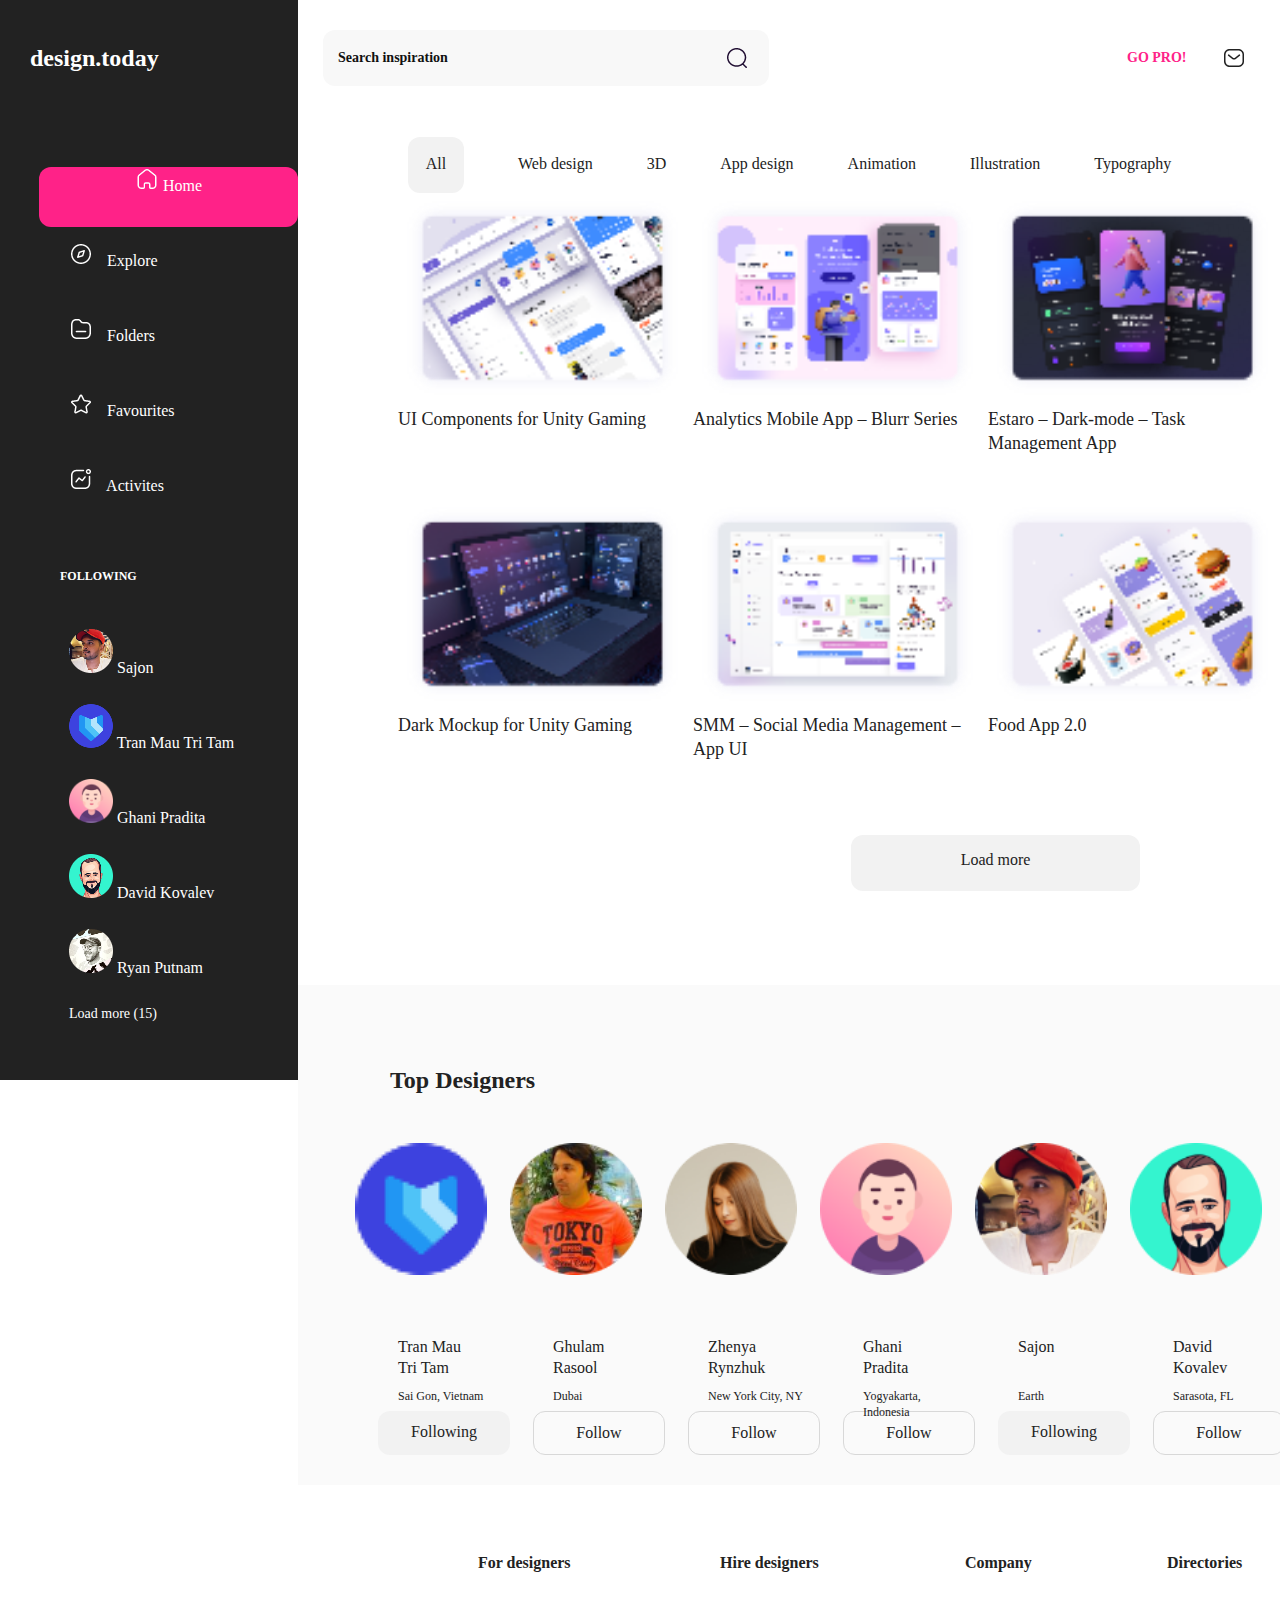
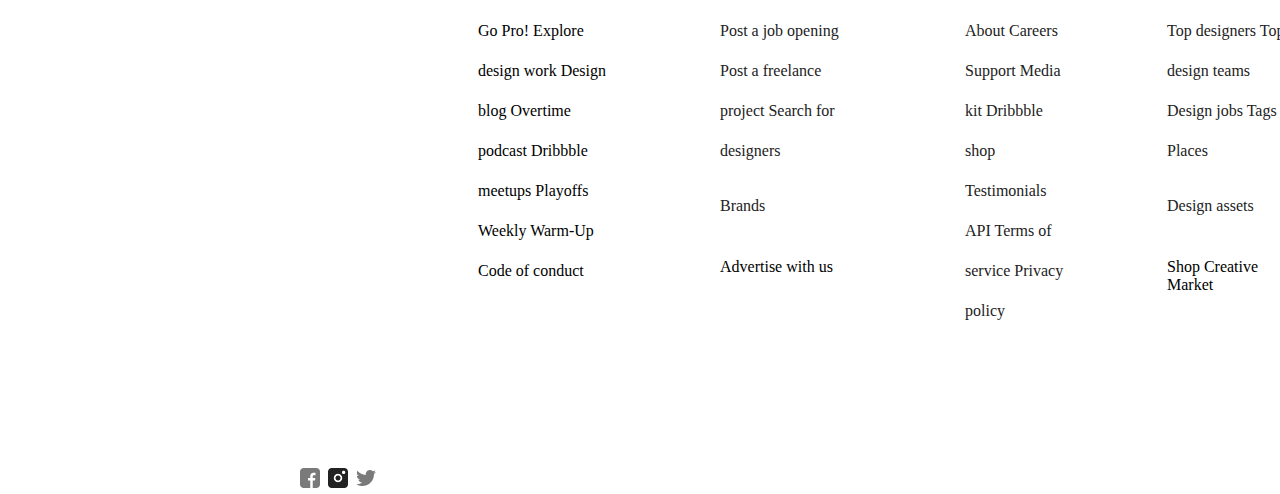
==== index.html @ 3c611fc7 "complete design" ====
<!DOCTYPE html>
<html lang="en">
<head>
    <meta charset="UTF-8">
    <meta http-equiv="X-UA-Compatible" content="IE=edge">
    <meta name="viewport" content="width=device-width, initial-scale=1.0">
    <title>shualeduri</title>
    <link rel="stylesheet" href="styles/style.css">
</head>
<body>
    <div class="container">
        <div class="sidebar">
            <h1>design.today</h1>
            <!-- <div class="burger">
                <span></span>
                <span></span>
                <span></span>
            </div> -->
            <nav class="sidebar-top">
                <ul>
                    <li> 
                        <div class="wrapper">
                            <img class="sidebar-icons-home" src="images/home icon.png" alt="home-icon">
                            Home
                        </div>
                    </li>
                    <li>
                        <img class="sidebar-icons" src="images/explore icon.png" alt="explore-icon">
                        Explore
                    </li>
                    <li>
                        <img class="sidebar-icons" src="images/folders icon.png" alt="folder-icon">
                        Folders
                    </li>
                    <li>
                        <img class="sidebar-icons" src="images/favourites icon.png" alt="favourites-icon">
                        Favourites
                    </li>
                    <li>
                        <img class="sidebar-icons" src="images/activities icon.png" alt="activities-icon">
                        Activites
                    </li>
                </ul>
            </nav>
            <nav class="sidebar-bottom">
                <h2>FOLLOWING</h2>
                <ul>
                    <li>
                        <img class="sidebar-bottom-icon" src="images/sajoon.png" alt="sajoon">
                        Sajon
                    </li>
                    <li>
                        <img class="sidebar-bottom-icon" src="images/tran.png" alt="tran">
                        Tran Mau Tri Tam
                    </li>
                    <li>
                        <img class="sidebar-bottom-icon" src="images/ghani.png" alt="ghani">
                        Ghani Pradita
                    </li>
                    <li>
                        <img class="sidebar-bottom-icon" src="images/david.png" alt="david">
                        David Kovalev
                    </li>
                    <li>
                        <img class="sidebar-bottom-icon" src="images/ryan.png" alt="ryan">
                        Ryan Putnam
                    </li>
                    <li class="load-more">Load more (15)</li>
                    
                </ul>
            </nav>
           
            


        </div>
        <section>
            <header>
                <div class="block">
                    <h3>Search inspiration</h3>
                    <img class="block-icon" src="images/search.png" alt="search-icon">
                </div>
                <div class="top-right">
                    <h5>GO PRO!</h5>
                    <img class="email-icon" src="images/email.png" alt="email">
                    <img class="notifivation-icon" src="images/notification.png" alt="notifiction">
                    <img class="yellow-icon"src="images/yellow icon.png" alt="yellow icon">
                    <div class="box">
                        <h6>UPLOAD</h6>
                    </div>
                </div>
            </header>
            <div class="middle-wrapper">
                <nav class="middle-nav">
                    <li class="middle-li">
                        <div class="block2">All</div>
                    </li>
                    <li class="middle-li">Web design</li>
                    <li class="middle-li">3D</li>
                    <li class="middle-li">App design</li>
                    <li class="middle-li">Animation</li>
                    <li class="middle-li">Illustration</li>
                    <li class="middle-li">Typography</li>
                </nav>
                <div class="border">
                    <img class="filter" src="images/FILTERS.png" alt="filter">
                    <h6 class="text">Filters</h6>
                </div>

            </div>
            <div class="mid-blocks">
                <div class="grid">
                    <div class="grid-item">
                        <img class="grid-image" src="images/first.png" alt="first">
                        <p class="grid-text">UI Components for Unity Gaming</p>
                    </div>
                    <div class="grid-item">
                        <img class="grid-image" src="images/second.png" alt="second">
                        <p class="grid-text">Analytics Mobile App – Blurr Series</p>
                    </div>
                    <div class="grid-item">
                        <img class="grid-image" src="images/third.png" alt="third">
                        <p class="grid-text"> Estaro – Dark-mode – Task Management App</p>
                    </div>
                    <div class="grid-item">
                        <img class="grid-image" src="images/fourth.png" alt="fourth">
                        <p class="grid-text">Live streaming application for gamers.</p>
                    </div>
                    <div class="grid-item">
                        <img class="grid-image" src="images/fifth.png" alt="fifth">
                        <p class="grid-text">Dark Mockup for Unity Gaming</p>
                    </div>
                    <div class="grid-item">
                        <img class="grid-image" src="images/sixth.png" alt="sisxth">
                        <p class="grid-text">SMM – Social Media Management – App UI</p>
                    </div>
                    <div class="grid-item">
                        <img class="grid-image" src="images/seventh.png" alt="seventh">
                        <p class="grid-text">Food App 2.0</p>
                    </div>
                    <div class="grid-item">
                        <img class="grid-image" src="images/eight.png" alt="eight">
                        <p class="grid-text">Live streaming application for gamers.</p>
                    </div>
                </div>
                <div class="grey-border">
                    <p class="bottom">Load  more</p>
                </div>
            </div>
            <div class="designers">
                <header class="designer">
                    <h1 class="top-designers">Top Designers</h1>
                    <h6 class="designers-view">View all</h6>
                </header>
                <div class="grid-2">
                    <div class="grid-item2">
                        <img class="designers-icon" src="images/design1.png" alt="design-1">
                        <p class="name">Tran Mau Tri Tam</p>
                        <p class="country">Sai Gon, Vietnam</p>
                        <div class="designer-box-follow">Following</div>
                    </div>
                    <div class="grid-item2">
                        <img class="designers-icon" src="images/design2.png" alt="design2">
                        <p class="name">Ghulam Rasool</p>
                        <p class="country">Dubai</p>
                        <div class="designer-box">Follow</div>
                    </div>
                    <div class="grid-item2">
                        <img class="designers-icon" src="images/design3.png" alt="design3">
                        <p class="name">Zhenya Rynzhuk</p>
                        <p class="country">New York City, NY</p>
                        <div class="designer-box">Follow</div>
                    </div>
                    <div class="grid-item2">
                        <img class="designers-icon" src="images/design4.png" alt="design4">
                        <p class="name">Ghani Pradita</p>
                        <p class="country">Yogyakarta, Indonesia</p>
                        <div class="designer-box">Follow</div>
                    </div>
                    <div class="grid-item2">
                        <img class="designers-icon" src="images/design5.png" alt="design5">
                        <p class="name">Sajon</p>
                        <p class="country">Earth</p>
                        <div class="designer-box-follow">Following</div>
                    </div>
                    <div class="grid-item2">
                        <img class="designers-icon" src="images/design6.png" alt="design6">
                        <p class="name" >David Kovalev</p>
                        <p class="country">Sarasota, FL</p>
                        <div class="designer-box">Follow</div>
                    </div>
                    <div class="grid-item2">
                        <img class="designers-icon" src="images/design7.png" alt="design7">
                        <p class="name">Ryan Putnam</p>
                        <p class="country">Colorado Springs</p>
                        <div class="designer-box">Follow</div>
                    </div>
                    <div class="grid-item2">
                        <img class="designers-icon" src="images/design8.png" alt="design8">
                        <p class="name">Dmitry Lauretsky</p>
                        <p class="country">Omsk, Russia</p>
                        <div class="designer-box">Follow</div>
                    </div>
                </div>
            </div>
            <div class="grid-last">
                <div class="grid-item-last">
                    <h4 class="grid-title">For designers</h4>
                    <p class="grid-p">Go Pro! Explore design work Design blog Overtime podcast Dribbble meetups Playoffs Weekly Warm-Up Code of conduct</p>
                </div>
                <div class="grid-item-last">
                    <h4 class="grid-title">Hire designers</h4>
                    <p class="grid-p1">Post a job opening Post a freelance project Search for designers</p>
                    <p class="grid-p2">Brands</p>
                    <p class="grid-p3">Advertise with us</p>
                </div>
                <div class="grid-item-last">
                    <h4 class="grid-title">Company</h4>
                    <p class="grid-p4">About Careers Support Media kit Dribbble shop Testimonials API Terms of service Privacy policy</p>
                </div>
                <div class="grid-item-last">
                    <h4 class="grid-title">Directories</h4>
                    <p class="grid-p5">Top designers Top design teams Design jobs Tags Places</p>
                    <p class="grid-p6">Design assets</p>
                    <p class="grid-p7">Shop Creative Market</p>
                </div>
            </div>
            <footer>
                <div class="footer-design">
                    <img class="footer-icon" src="images/facebook-icon.png" alt="facebook" >
                    <img class="footer-icon" src="images/instagram-icon.png" alt="instagram">
                    <img class="footer-icon" src="images/twitter-icon.png" alt="twitter">
                </div>
                <h4 class="footer-text">For Smartacademy</h4>
            </footer>
        </section>
    </div>
    
    
</body>
</html>
---- styles/style.css ----
* {
    margin: 0;
    padding: 0;
    box-sizing: border-box;
}
.container{
    max-width: 1920px;
    width: 100%;
    margin: 0 auto;
    display: flex;
    justify-content: space-between;
}
.sidebar{
    width: 319px;
    height: 1080px;
    background-color: #222222;
}
h1{
    width: 146px;
    height: 32px;
    font-size: 24px;
    line-height: 32px;
    color: white;
    opacity: 100%;
    margin-left: 30px;
    padding-top: 42px;
}
ul{
    display: grid;
    grid-template-rows: 55px repeat(5);
    padding-top: 125px;
    margin-left: 99px;
    grid-row-gap: 54px;
    list-style: none;
    
}
li{
    height: 21px;
    font-size: 16px;
    line-height: 21px;
    color: white;
}
.wrapper{
    margin-left: -60px;
    background-color: #FF2288;
    width: 259px;
    height: 60px;
    border-radius: 12px;  
    text-align: center;
}

.sidebar-icons{
    height: 24px;
    width: 24px;
    margin-right: 10px;
    margin-left: -30px;
}
h2{
    height: 16px;
    width: 66px;
    font-size: 12px;
    line-height: 16px;
    color: #FFFFFF;
    margin-left: 60px;
    margin-top: 80px;
    margin-bottom: -80px;
    
}
.sidebar-bottom-icon{  
    height: 44px;
    width: 44px;
    margin-left: -30px;
    
}
.load-more{
    width: 94px;
    height: 19px;
    font-size: 14px;
    line-height: 19px;
    color: #FFFFFF;
    margin-left: -30px;
}
section{
    width: 1601px;   
}
header{
    display: flex;
    justify-content: space-between;
}
.block{
    display: flex;
    justify-content: space-between;
    height: 56px;
    width: 446px;
    background-color: #F8F8F8;
    border-radius: 12px;
    margin-top: 30px;
    margin-left: 25px;
}
h3{
    width: 110px;
    height: 19px;
    font-size: 14px;
    line-height: 19px;
    color: #111111;
    margin-top: 18px;
    margin-left: 15px;
}

.block-icon{
    height: 24px;
    height: 24px;
    margin-top: 16px;
    margin-right: 20px;
}
.top-right{
    display: flex;
    flex-direction: row;
    margin-top: 30px;
    margin-right: 91px;
    width: 500px;

}
h5{
    height: 19px;
    font-size: 14px;
    line-height: 19px;
    color: #FF2288;
    margin-top: 18px;
}
.email-icon {
    width: 24px;
    height: 24px; 
    margin-top: 16px; 
    margin-left: 35px;
}
.notifivation-icon{
    width: 24px;
    height: 24px;
    margin-top: 16px; 
    margin-left: 35px;
}
.yellow-icon{
    width: 56px;
    height: 56px;
    border-radius: 28px;
    margin-left: 35px;
}
.box{
    width: 129px;
    height: 56px;
    background-color: #FF2288;
    border-radius: 12px;
    margin-left: 35px;
}
h6{
    text-align: center;
    margin-top: 17px;
    color: #FFFFFF;
}
.middle-wrapper{
    display: flex;
    justify-content: space-between;
    width: 1080px;
    height: 56px;
    margin-top: 51px;
    margin-left: 100px;

    
}
.middle-li{
    height: 21px;
    font-size: 16px;
    line-height: 21px;
    margin-right: 50px;
    display: inline-block;
    color: #222222;
}

.block2{
    width: 56px;
    height: 56px;
    margin-left: 10px;
    padding-top: 16px;
    border-radius: 12px;
    background-color:#F2F2F2;
    text-align: center;
}

.border{
    height: 56px;
    width: 132px;
    border-radius: 12px;
    border: 1px solid #D8D8D8;
    display: flex;
    justify-content: space-between;
}
.filter{
    width: 24px;
    height: 24px;
    margin-top: 16px;
    margin-left: 24px;
}
.text{
    height: 21px;
    width: 42px;
    color: #222222;
    font-size: 16px;
    line-height: 21px;
    margin-right: 16px;
}
.mid-blocks{
    width:1080px;
    height: 722px;
    margin-left: 100px;

}
.grid{
    display: grid;
    grid-template-columns: 140px 140px 140px 140px;
    grid-template-columns: 140px 140px 140px 140px;
    grid-column-gap: 155px;
    grid-row-gap: 40px;
}
.grid-image{
    width: 289px;
    height: 210px;
    border-radius: 12px;
}
.grid-text{
    width: 289px;
    height: 52px;
    font-size: 18px;
    line-height: 24px;  
    color:#222222 ;
  
}
.grey-border{
    height: 56px;
    width: 289px;
    border-radius: 12px;
    margin-top: 70px;
    margin-left: 453px;
    background-color: #F2F2F2;
    text-align: center;
    padding-top: 16px;
    font-size: 16px;
    color: #222222;
}
.designers{
    width: 1420px;
    height: 500px;
    background-color:#FAFAFA;
}
.designer{
    display: flex;
    justify-content: space-between;
    margin-top: 70px;
}
.top-designers{
    width: 199px;
    height: 43px;
    color: #222222;
    margin-top: 37px;
    margin-left: 92px;
  
}
.designers-view{
    width: 47px;
    height: 19px;
    color: #222222;
    margin-top: 82px;
    margin-right: 192px;
}
.grid-2{
    display: grid;
    grid-template-columns: 100px 100px 100px 100px 100px 100px 100px 100px ;
    grid-gap: 55px;
}
.designers-icon{
   height: 132px;
   width: 132px;
   margin:57px;
  
}
.name{
    height: 42px;
    width: 70px;
    font-size: 16px;
    line-height: 21px;
    color: #222222;
    margin-left: 100px;
}
.country{
    width: 96px;
    height: 16px;
    font-size: 12px;
    line-height: 16px;
    color: #222222;
    margin-left: 100px;
    padding-top: 10px;
}

.designer-box{
    width: 132px;
    height: 44px;
    border-radius: 12px;
    text-align: center;
    border: 1px solid #D8D8D8;
    margin-left: 80px;
    margin-top: 17px;
    color: #222222;
    padding-top: 12px;
}
.designer-box-follow{
    width: 132px;
    height: 44px;
    border-radius: 12px;
    text-align: center;
    background-color: #F2F2F2;
    margin-left: 80px;
    margin-top: 17px;
    color: #222222;
    padding-top: 12px;
}
.grid-last{
    display: grid;
    grid-template-columns: 142px 145px 102px 104px;
    grid-gap: 100px;
    margin-left: 180px;
}
.grid-title{
    
    height: 21px;
    margin-top: 69px;
    color: #222222;
}
.grid-p{
    width: 142px;
    height: 301px;   
    padding-top: 36px;
    text-align: left;
    line-height: 40px;
    font-size: 16px;
}
.grid-p1{
    padding-top: 36px;
    width: 145px;
    height: 101px;
    font-size: 16px;
    line-height: 40px;
    color: #222222;
}
.grid-p2{
    margin-top: 121px;
    margin-bottom: 40px;
    width: 145px;
    height: 21px;
    color: #222222;
}
.grid-p4{
    padding-top: 36px;
    width: 102px;
    height: 341px;
    font-size: 16px;
    line-height: 40px;
    color: #222222;
}
.grid-p5{
    padding-top: 36px;
    width: 124px;
    height: 181px;
    font-size: 16px;
    line-height: 40px;
    color: #222222;
}
.grid-p6{
    margin-top: 41px;
    margin-bottom: 40px;
    width: 145px;
    height: 21px;
    color: #222222;
}
footer{
    display: flex;
    justify-content: space-between;
}
.footer-design{
    width: 1235px;
    height: 24px;
    margin-top: 150px;
    
}
.footer-icon{
    width: 24px;
    height: 24px;
    
}
.footer-text{
    color: #222222;
    margin-top: 150px;
  
}
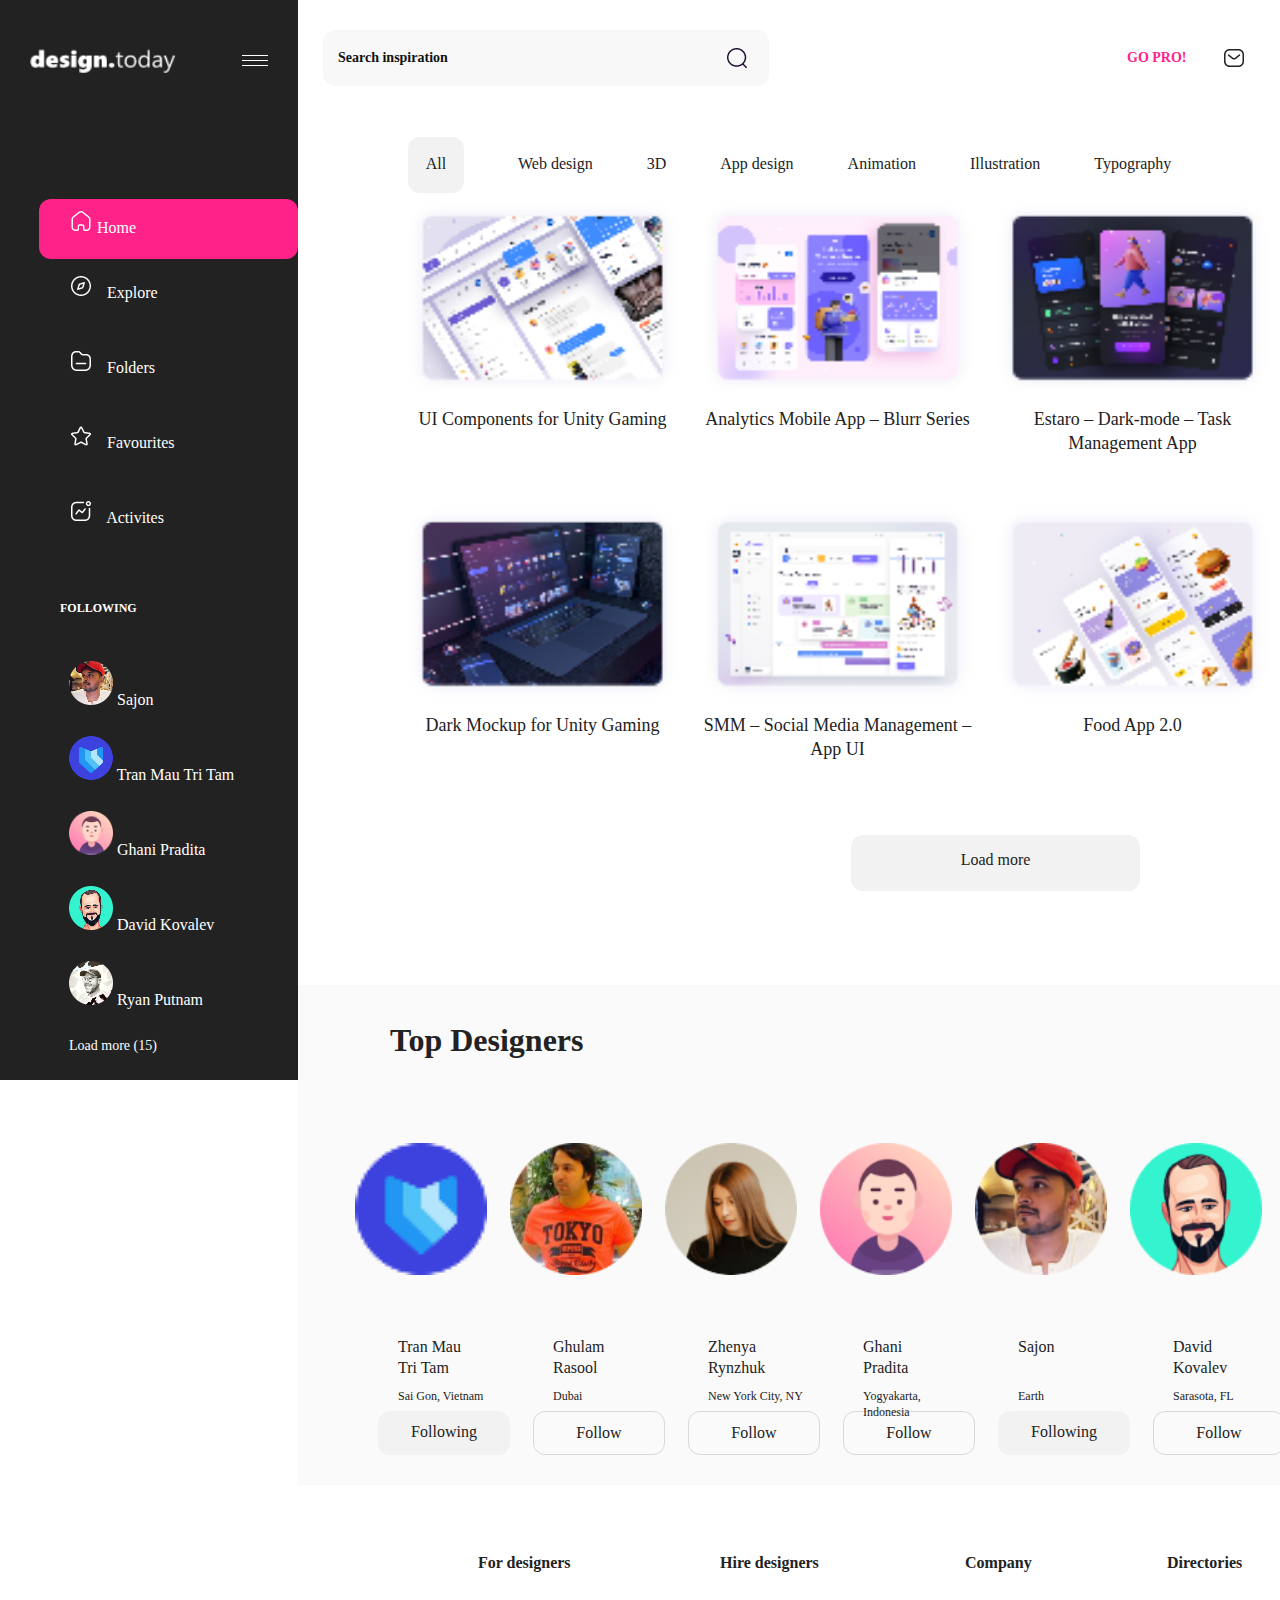
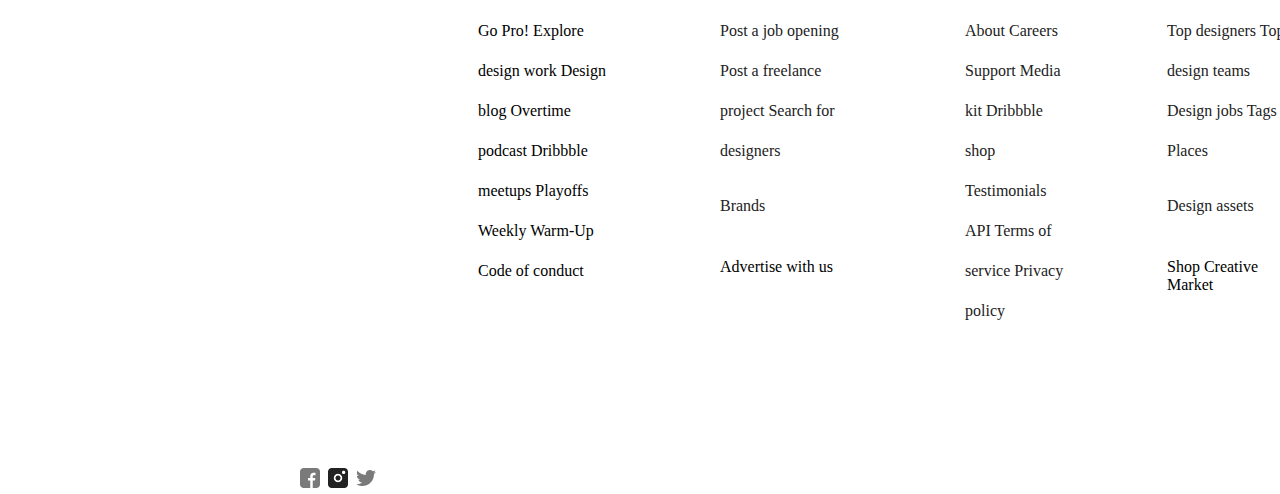
==== commit 9660bfa3: "worked on resolutions" ====
--- a/index.html
+++ b/index.html
@@ -6,73 +6,68 @@
     <meta name="viewport" content="width=device-width, initial-scale=1.0">
     <title>shualeduri</title>
     <link rel="stylesheet" href="styles/style.css">
+    <link rel="stylesheet" href="media.css">
 </head>
 <body>
     <div class="container">
         <div class="sidebar">
-            <h1>design.today</h1>
-            <!-- <div class="burger">
-                <span></span>
-                <span></span>
-                <span></span>
-            </div> -->
+            <div class="top-design">
+                <img class="design-today" src="images/design.png" alt="design-today">
+                <img class="burger" src="images/burger.png" alt="burger">
+            </div>
             <nav class="sidebar-top">
                 <ul>
                     <li> 
                         <div class="wrapper">
                             <img class="sidebar-icons-home" src="images/home icon.png" alt="home-icon">
-                            Home
+                             <a href="#">Home</a> 
                         </div>
                     </li>
                     <li>
                         <img class="sidebar-icons" src="images/explore icon.png" alt="explore-icon">
-                        Explore
+                        <a href="#">Explore</a> 
                     </li>
                     <li>
                         <img class="sidebar-icons" src="images/folders icon.png" alt="folder-icon">
-                        Folders
+                        <a href="#">Folders</a> 
                     </li>
                     <li>
                         <img class="sidebar-icons" src="images/favourites icon.png" alt="favourites-icon">
-                        Favourites
+                        <a href="#">Favourites</a> 
                     </li>
                     <li>
                         <img class="sidebar-icons" src="images/activities icon.png" alt="activities-icon">
-                        Activites
+                        <a href="#">Activites</a> 
                     </li>
                 </ul>
             </nav>
+            <h2>FOLLOWING</h2>
             <nav class="sidebar-bottom">
-                <h2>FOLLOWING</h2>
                 <ul>
                     <li>
                         <img class="sidebar-bottom-icon" src="images/sajoon.png" alt="sajoon">
-                        Sajon
+                        <a href="#">Sajon</a> 
                     </li>
                     <li>
                         <img class="sidebar-bottom-icon" src="images/tran.png" alt="tran">
-                        Tran Mau Tri Tam
+                        <a href="#">Tran Mau Tri Tam</a> 
                     </li>
                     <li>
                         <img class="sidebar-bottom-icon" src="images/ghani.png" alt="ghani">
-                        Ghani Pradita
+                        <a href="#">Ghani Pradita</a> 
                     </li>
                     <li>
                         <img class="sidebar-bottom-icon" src="images/david.png" alt="david">
-                        David Kovalev
+                        <a href="#">David Kovalev</a> 
                     </li>
                     <li>
                         <img class="sidebar-bottom-icon" src="images/ryan.png" alt="ryan">
-                        Ryan Putnam
+                        <a href="#">Ryan Putnam</a> 
                     </li>
                     <li class="load-more">Load more (15)</li>
                     
                 </ul>
             </nav>
-           
-            
-
-
         </div>
         <section>
             <header>
--- a/styles/style.css
+++ b/styles/style.css
@@ -10,20 +10,33 @@
     display: flex;
     justify-content: space-between;
 }
+a{
+    color: white;
+    text-decoration: none;
+    
+}
 .sidebar{
     width: 319px;
     height: 1080px;
     background-color: #222222;
 }
-h1{
+.top-design{
+    display: flex;
+    justify-content: space-between;
+}
+.design-today{
     width: 146px;
     height: 32px;
     font-size: 24px;
     line-height: 32px;
-    color: white;
-    opacity: 100%;
     margin-left: 30px;
-    padding-top: 42px;
+    margin-top: 42px;
+}
+.burger{
+    width: 26px;
+    height: 11px;
+    margin-top: 55px;
+    margin-right: 30px;
 }
 ul{
     display: grid;
@@ -46,7 +59,10 @@
     width: 259px;
     height: 60px;
     border-radius: 12px;  
-    text-align: center;
+    padding-left: 30px;
+    padding-top: 10px;
+  
+    
 }
 
 .sidebar-icons{
@@ -233,6 +249,7 @@
     font-size: 18px;
     line-height: 24px;  
     color:#222222 ;
+    text-align: center;
   
 }
 .grey-border{
@@ -399,5 +416,12 @@
 .footer-text{
     color: #222222;
     margin-top: 150px;
-  
+}
+
+/* 
+animations start here */
+
+.yellow-icon :hover{
+    display: none;
+    background: url("https://png.pngtree.com/png-clipart/20191120/original/pngtree-user-icon-symbol-design-user-icon-isolated-design-png-image_5061125.jpg")
 }--- a/media.css
+++ b/media.css
@@ -0,0 +1,81 @@
+@media(max-width:800px){
+    section{
+        max-width: 100%;
+    }
+    .sidebar{
+        height: 100%;
+    }
+    .middle-wrapper{
+        display: none;
+    }
+    .top-right{
+        display: none;
+    }
+    .grid-image{
+        height: 200px;
+        width: 200px;
+    }
+    .grid-text{
+        display: none;
+    }
+    .grid{
+        display:grid;
+        grid-template-columns: 100px 100px ;
+        grid-template-columns: 100px 100px ;
+        grid-template-columns: 100px 100px ;
+        grid-template-columns: 100px 100px ;
+        grid-column-gap: 100px;
+        grid-row-gap: 30px;
+    }
+    .bottom{
+        display: none;
+    }
+    .designers{
+        padding-top: 100px;
+        background-color:white
+    }
+    .designers-view{
+        display: none;
+    }
+    .top-designers{
+        margin-top: 100px;
+    }
+    .grid-2{
+        display: grid;
+        grid-template-columns: 100px 100px 100px 100px ;
+        grid-template-columns: 100px 100px 100px 100px ;
+        grid-column-gap: 10px;
+        grid-row-gap: 20px;
+        
+    }
+    .designers-icon{
+        height: 90px;
+        width: 90px;
+
+    }
+    .name{
+       margin-left: 70px;
+       padding-top: -90px;
+      
+    }
+    .country{
+        display: none;
+    }
+    .designer-box-follow{
+       display: none;
+    }
+    .designer-box{
+       display: none;
+    }
+    .grid-last{ 
+        display: grid;
+        grid-template-columns: 30px 30px 30px 30px;
+        grid-column-gap: 130px;
+        padding-top: 300px;
+        margin-left: -100px;
+    }
+    .footer-text{
+        display: none;
+    }
+}
+
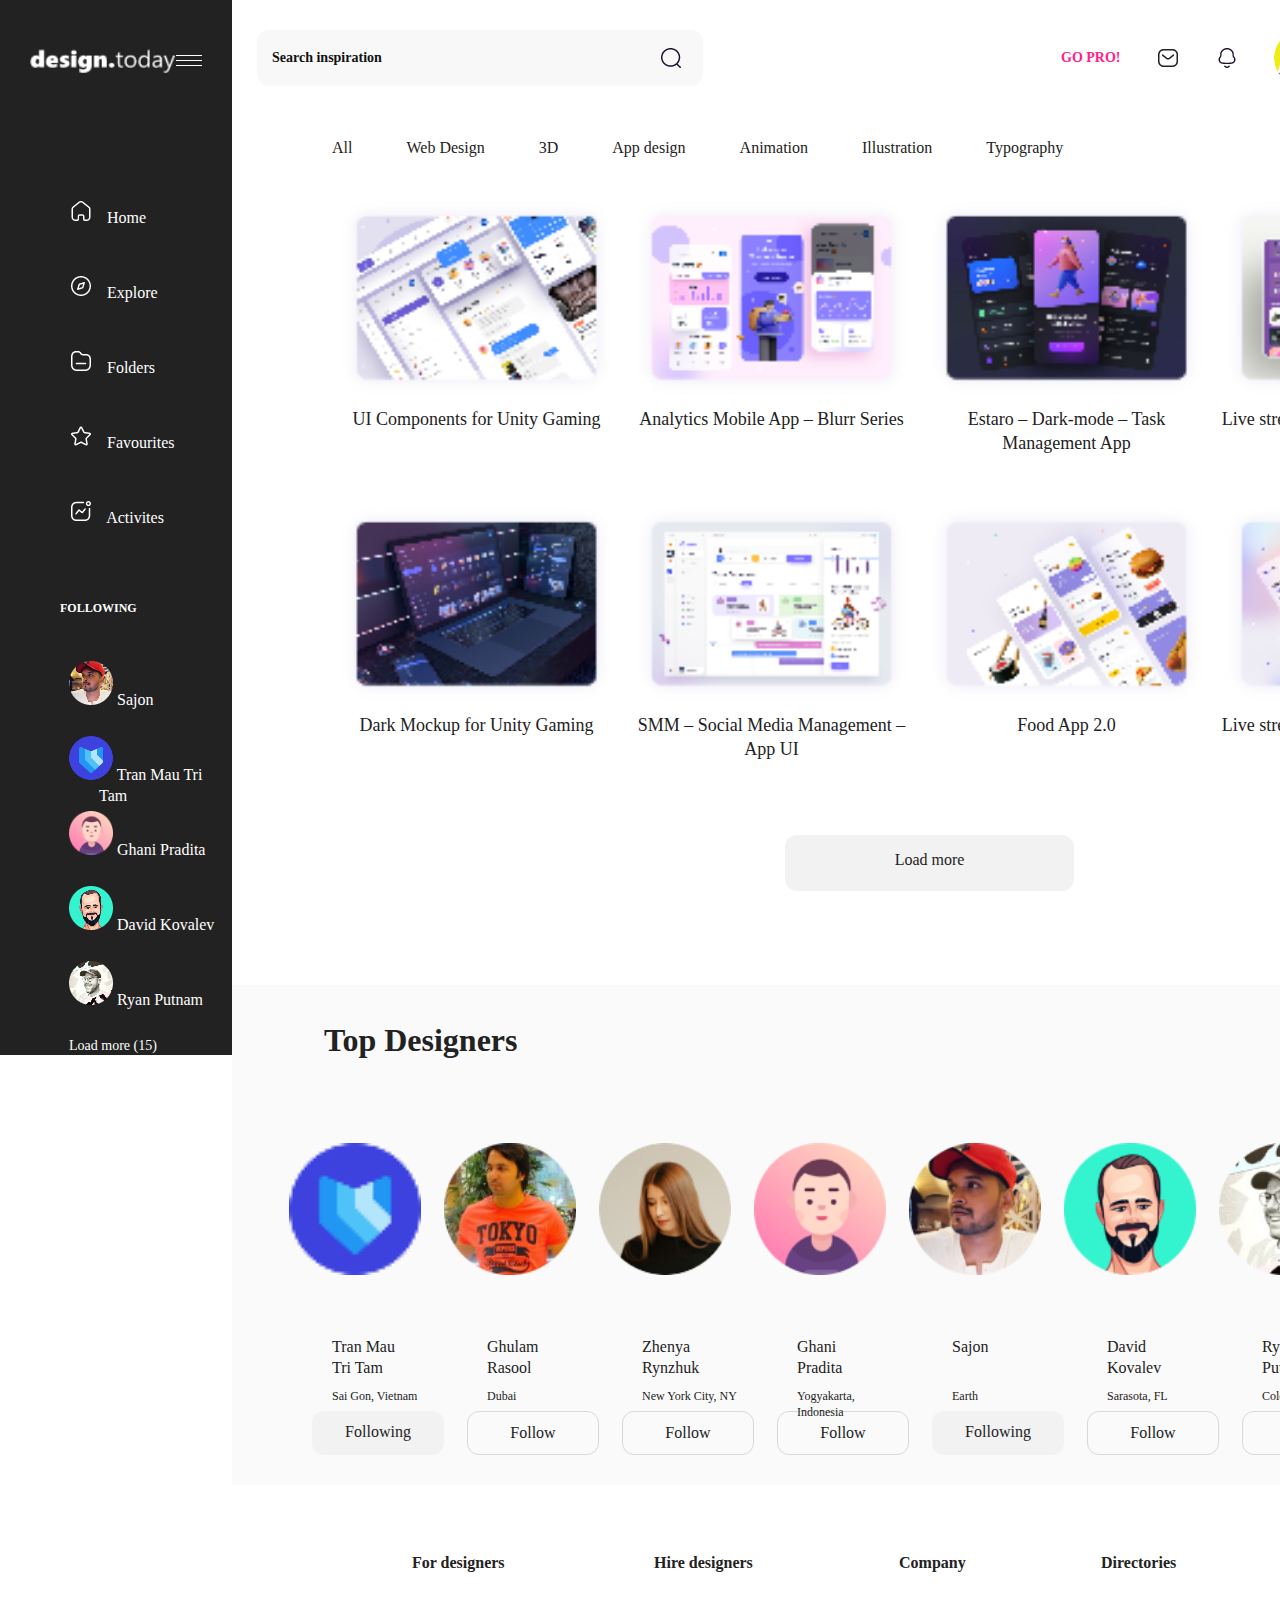
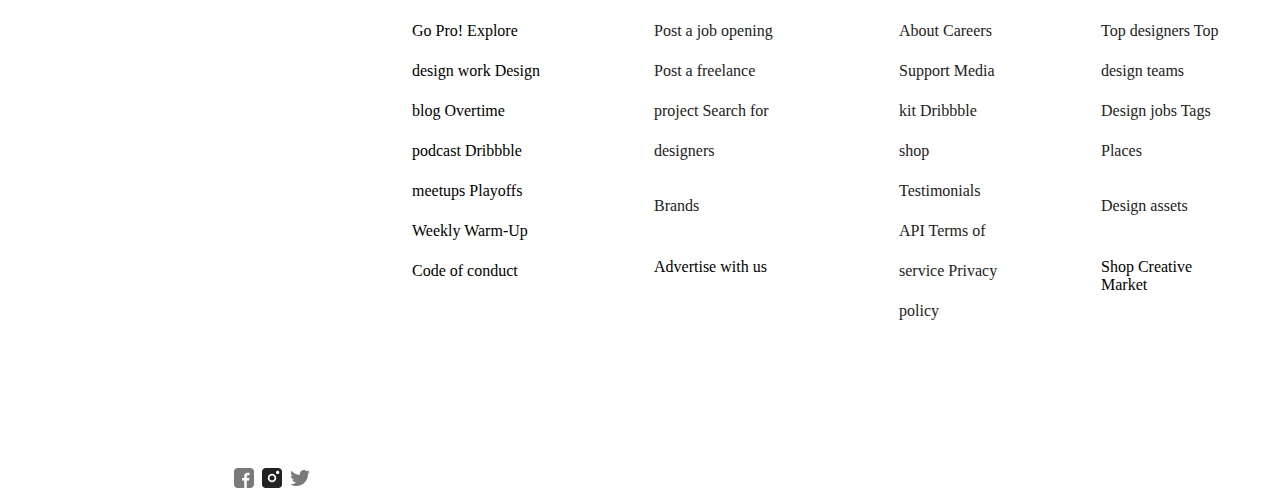
==== commit e3936a80: "made animation changes" ====
--- a/index.html
+++ b/index.html
@@ -4,6 +4,14 @@
     <meta charset="UTF-8">
     <meta http-equiv="X-UA-Compatible" content="IE=edge">
     <meta name="viewport" content="width=device-width, initial-scale=1.0">
+    <meta name="description" content="Search inspiration, Top Designers and their influence.">
+    <meta name="keywords" content="HTML, CSS, JavaScript">
+    <meta name="author" content="John Doe">
+    <meta property="og:type" content="article" />
+    <meta property="og:url" content="" />
+    <meta property="og:title" content="Design Today" />
+    <meta property="og:description" content="Search inspiration, Top Designers and their influence." />
+    <meta property="og:image" content="https://www.designerstoday.com/wp-content/themes/pbm/assets/images/fb_share_DT.jpg" />
     <title>shualeduri</title>
     <link rel="stylesheet" href="styles/style.css">
     <link rel="stylesheet" href="media.css">
@@ -19,25 +27,33 @@
                 <ul>
                     <li> 
                         <div class="wrapper">
-                            <img class="sidebar-icons-home" src="images/home icon.png" alt="home-icon">
-                             <a href="#">Home</a> 
-                        </div>
-                    </li>
-                    <li>
-                        <img class="sidebar-icons" src="images/explore icon.png" alt="explore-icon">
-                        <a href="#">Explore</a> 
-                    </li>
-                    <li>
-                        <img class="sidebar-icons" src="images/folders icon.png" alt="folder-icon">
-                        <a href="#">Folders</a> 
-                    </li>
-                    <li>
-                        <img class="sidebar-icons" src="images/favourites icon.png" alt="favourites-icon">
-                        <a href="#">Favourites</a> 
-                    </li>
-                    <li>
-                        <img class="sidebar-icons" src="images/activities icon.png" alt="activities-icon">
-                        <a href="#">Activites</a> 
+                            <img class="sidebar-icons" src="images/home icon.png" alt="home-icon">
+                            <a class="sidebar-li" href="#">Home</a> 
+                        </div>
+                    </li>
+                    <li>
+                        <div class="wrapper">
+                            <img class="sidebar-icons" src="images/explore icon.png" alt="explore-icon">
+                            <a class="sidebar-li" href="#">Explore</a> 
+                        </div>
+                    </li>
+                    <li>
+                        <div class="wrapper">
+                            <img class="sidebar-icons" src="images/folders icon.png" alt="folder-icon">
+                            <a class="sidebar-li" href="#">Folders</a> 
+                        </div>
+                    </li>
+                    <li>
+                        <div class="wrapper">
+                            <img class="sidebar-icons" src="images/favourites icon.png" alt="favourites-icon">
+                            <a class="sidebar-li" href="#">Favourites</a> 
+                        </div>
+                    </li>
+                    <li>
+                        <div class="wrapper">
+                            <img class="sidebar-icons" src="images/activities icon.png" alt="activities-icon">
+                            <a class="sidebar-li" href="#">Activites</a> 
+                        </div>
                     </li>
                 </ul>
             </nav>
@@ -81,7 +97,7 @@
                     <img class="notifivation-icon" src="images/notification.png" alt="notifiction">
                     <img class="yellow-icon"src="images/yellow icon.png" alt="yellow icon">
                     <div class="box">
-                        <h6>UPLOAD</h6>
+                        <button>UPLOAD</button>
                     </div>
                 </div>
             </header>
@@ -90,12 +106,24 @@
                     <li class="middle-li">
                         <div class="block2">All</div>
                     </li>
-                    <li class="middle-li">Web design</li>
-                    <li class="middle-li">3D</li>
-                    <li class="middle-li">App design</li>
-                    <li class="middle-li">Animation</li>
-                    <li class="middle-li">Illustration</li>
-                    <li class="middle-li">Typography</li>
+                    <li class="middle-li">
+                        <div class="block2">Web Design</div>
+                    </li>
+                    <li class="middle-li">
+                        <div class="block2">3D</div>
+                    </li>
+                    <li class="middle-li">
+                        <div class="block2">App design</div>
+                    </li>
+                    <li class="middle-li">
+                        <div class="block2">Animation</div>
+                    </li>
+                    <li class="middle-li">
+                        <div class="block2">Illustration</div>
+                    </li>
+                    <li class="middle-li">
+                        <div class="block2">Typography</div>
+                    </li>
                 </nav>
                 <div class="border">
                     <img class="filter" src="images/FILTERS.png" alt="filter">
--- a/styles/style.css
+++ b/styles/style.css
@@ -17,7 +17,7 @@
 }
 .sidebar{
     width: 319px;
-    height: 1080px;
+    height: 100%;
     background-color: #222222;
 }
 .top-design{
@@ -53,16 +53,14 @@
     line-height: 21px;
     color: white;
 }
-.wrapper{
-    margin-left: -60px;
+.wrapper:hover{
     background-color: #FF2288;
-    width: 259px;
+    width: 219px;
     height: 60px;
     border-radius: 12px;  
     padding-left: 30px;
     padding-top: 10px;
-  
-    
+    margin-left: -60px;
 }
 
 .sidebar-icons{
@@ -169,7 +167,10 @@
     border-radius: 12px;
     margin-left: 35px;
 }
-h6{
+button{
+    background: none;
+    border: none;
+    padding-left: 30px;
     text-align: center;
     margin-top: 17px;
     color: #FFFFFF;
@@ -192,16 +193,16 @@
     display: inline-block;
     color: #222222;
 }
-
-.block2{
-    width: 56px;
-    height: 56px;
+.block2:hover{
+    width: 86px;
+    height: 56px;
+    border-radius: 12px;
+    background-color:#F2F2F2;
+    text-align: center;
     margin-left: 10px;
     padding-top: 16px;
-    border-radius: 12px;
-    background-color:#F2F2F2;
-    text-align: center;
-}
+}
+
 
 .border{
     height: 56px;
@@ -224,6 +225,7 @@
     font-size: 16px;
     line-height: 21px;
     margin-right: 16px;
+    margin-top: 16px;
 }
 .mid-blocks{
     width:1080px;
@@ -420,8 +422,3 @@
 
 /* 
 animations start here */
-
-.yellow-icon :hover{
-    display: none;
-    background: url("https://png.pngtree.com/png-clipart/20191120/original/pngtree-user-icon-symbol-design-user-icon-isolated-design-png-image_5061125.jpg")
-}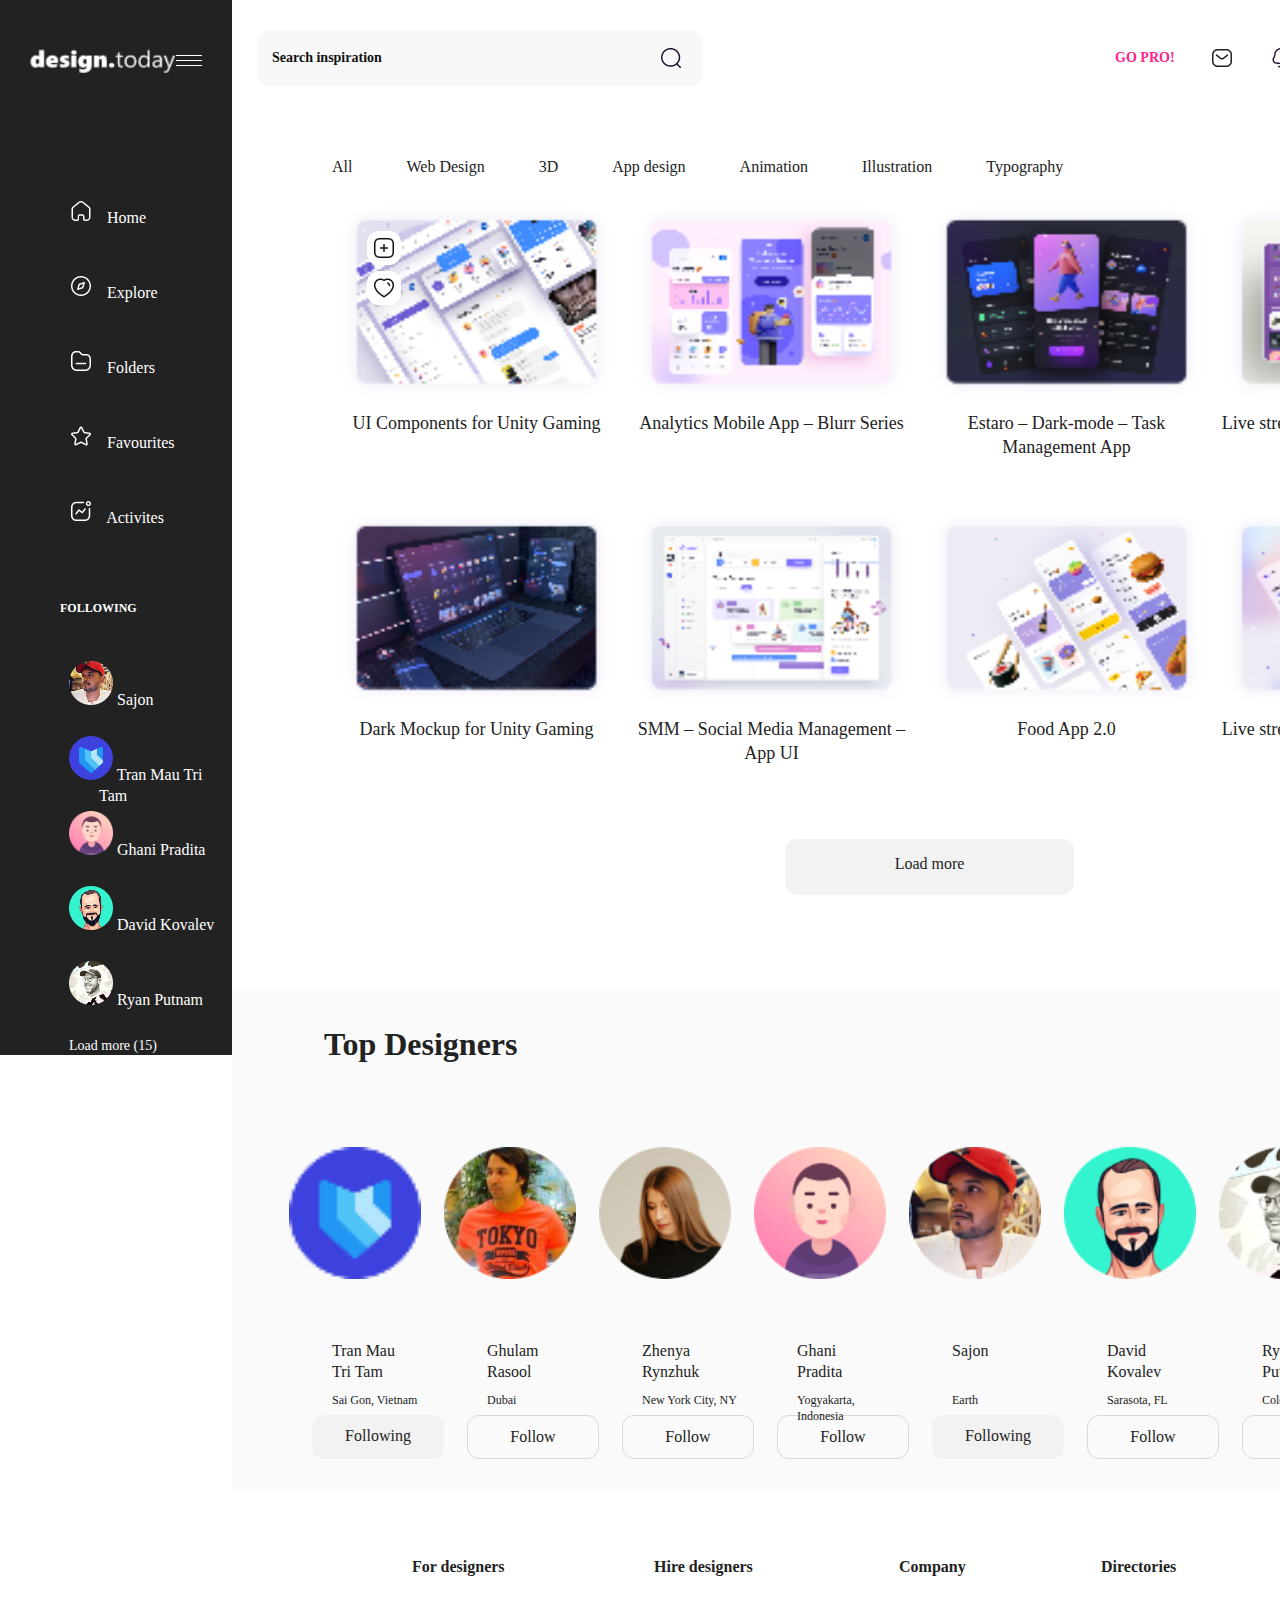
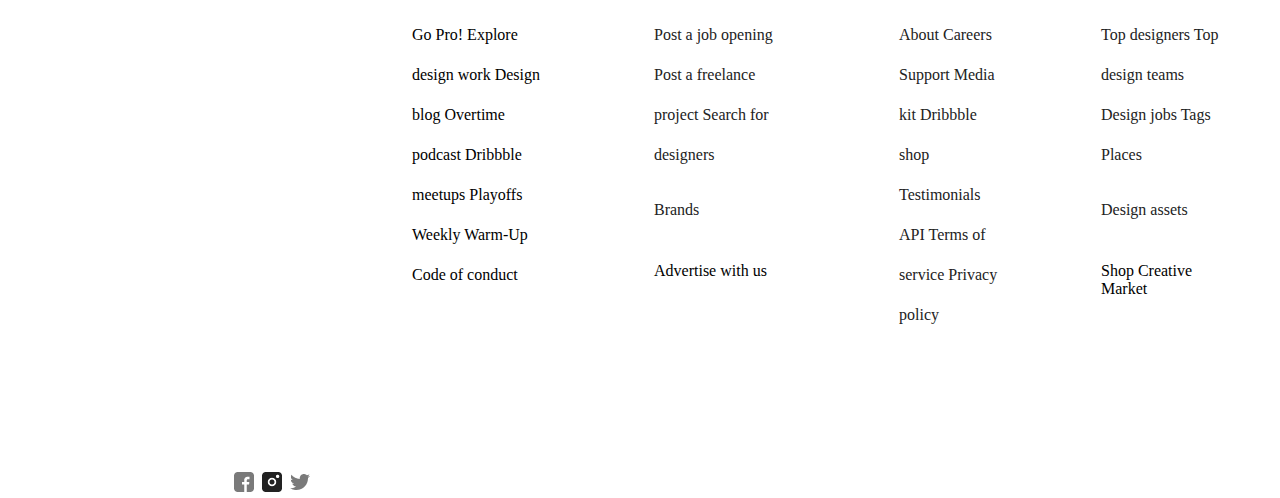
==== commit 97c373f4: "icon new page" ====
--- a/index.html
+++ b/index.html
@@ -14,6 +14,7 @@
     <meta property="og:image" content="https://www.designerstoday.com/wp-content/themes/pbm/assets/images/fb_share_DT.jpg" />
     <title>shualeduri</title>
     <link rel="stylesheet" href="styles/style.css">
+    <link rel="stylesheet" href="styles/fonts.css">
     <link rel="stylesheet" href="media.css">
 </head>
 <body>
@@ -95,9 +96,12 @@
                     <h5>GO PRO!</h5>
                     <img class="email-icon" src="images/email.png" alt="email">
                     <img class="notifivation-icon" src="images/notification.png" alt="notifiction">
-                    <img class="yellow-icon"src="images/yellow icon.png" alt="yellow icon">
+                    <a href="icon.html">
+                        <img  class="yellow-icon"src="images/yellow icon.png"  alt="yellow icon">
+                    </a>
+
                     <div class="box">
-                        <button>UPLOAD</button>
+                        <button type="submit">UPLOAD</button>
                     </div>
                 </div>
             </header>
@@ -134,7 +138,13 @@
             <div class="mid-blocks">
                 <div class="grid">
                     <div class="grid-item">
-                        <img class="grid-image" src="images/first.png" alt="first">
+                        <img class="grid-image icons-add" src="images/first.png" alt="first">
+                        <div class="plus-wrapper">
+                            <img class="plus" src="images/plus.png" alt="plus">
+                        </div>
+                        <div class="heart-wrapper">
+                            <img class="heart" src="images/heart.png" alt="heart">
+                        </div>
                         <p class="grid-text">UI Components for Unity Gaming</p>
                     </div>
                     <div class="grid-item">
@@ -254,7 +264,7 @@
                     <img class="footer-icon" src="images/instagram-icon.png" alt="instagram">
                     <img class="footer-icon" src="images/twitter-icon.png" alt="twitter">
                 </div>
-                <h4 class="footer-text">For Smartacademy</h4>
+                <h6 class="footer-text">For Smartacademy</h6>
             </footer>
         </section>
     </div>
--- a/styles/style.css
+++ b/styles/style.css
@@ -9,6 +9,8 @@
     margin: 0 auto;
     display: flex;
     justify-content: space-between;
+    font-family: 'ALK Rounded Nusx Med';
+
 }
 a{
     color: white;
@@ -55,12 +57,13 @@
 }
 .wrapper:hover{
     background-color: #FF2288;
-    width: 219px;
+    width: 170px;
     height: 60px;
     border-radius: 12px;  
     padding-left: 30px;
     padding-top: 10px;
     margin-left: -60px;
+    text-align:left;
 }
 
 .sidebar-icons{
@@ -160,6 +163,7 @@
     border-radius: 28px;
     margin-left: 35px;
 }
+
 .box{
     width: 129px;
     height: 56px;
@@ -190,8 +194,12 @@
     font-size: 16px;
     line-height: 21px;
     margin-right: 50px;
+    margin-top: 15px;
     display: inline-block;
     color: #222222;
+    vertical-align: top;
+
+    
 }
 .block2:hover{
     width: 86px;
@@ -201,6 +209,7 @@
     text-align: center;
     margin-left: 10px;
     padding-top: 16px;
+    
 }
 
 
@@ -211,6 +220,8 @@
     border: 1px solid #D8D8D8;
     display: flex;
     justify-content: space-between;
+   
+
 }
 .filter{
     width: 24px;
@@ -254,6 +265,39 @@
     text-align: center;
   
 }
+.icons-add{
+    position: relative;
+}
+.plus-wrapper{
+    position: absolute;
+    margin-top: -180px;
+    margin-left: 35px;
+    height: 34px;
+    width: 34px;
+    border-radius: 12px;
+    background-color:#FFFFFF;
+}
+.plus{
+    position: absolute;
+    padding: 5px;
+
+}
+.heart-wrapper{
+   
+    position: absolute;
+    margin-top: -140px;
+    margin-left: 35px;
+    height: 34px;
+    width: 34px;
+    border-radius: 12px;
+    background-color: #FFFFFF;
+}
+
+.heart{
+    position: absolute;
+    padding: 5px;
+
+}
 .grey-border{
     height: 56px;
     width: 289px;
@@ -347,6 +391,8 @@
     grid-template-columns: 142px 145px 102px 104px;
     grid-gap: 100px;
     margin-left: 180px;
+
+
 }
 .grid-title{
     
@@ -417,8 +463,76 @@
 }
 .footer-text{
     color: #222222;
+    width: auto;
     margin-top: 150px;
-}
-
-/* 
-animations start here */
+    padding-right: 170px;
+}
+
+
+/* icon css starts here*/
+
+
+.profile-icon{
+    width: 24px;
+    height: 24px;
+    border-radius: 28px;
+    margin-top: 15px;
+    margin-left: 13px;
+}
+.profile-wrapper{
+    width: 56px;
+    height: 56px;
+    border: 2px solid #E7E7E7;
+    border-radius: 28px;
+    margin-left: 20px;
+}
+.icon-grid{
+    display: grid;
+    grid-template-rows: auto;
+    grid-row-gap: 40px;
+    margin: 100px 130px ;
+    padding-bottom: 150px;
+}
+.icon-grid-items{
+    display: grid;
+    grid-template-columns: 200px 200px 200px 200px 200px 200px;
+    border-bottom: 2px solid #F2F2F2;
+    height: 21px;
+ 
+}
+.icon-first{
+    list-style: none;
+    color: #111111;
+    margin-right: 168px;
+    margin-top: -20px;
+    width: 64px;
+    font-size: 16px;
+    line-height: 24px;
+}
+.icon-second{
+    list-style: none;
+    color: #111111;
+    color: #AFAFAF;
+    font-size: 14px;
+    line-height: 21px;
+    margin-top: -20px;
+
+}
+.icon-second-pink{
+    list-style: none;
+    color: #111111;
+    color:#FF2288;
+    font-size: 14px;
+    line-height: 21px;
+    margin-top: -20px;
+
+}
+.icon-grid-items:hover{
+    width: 1200px;
+    height: 72px;
+    background-color: #F2F2F2;
+    border-radius: 12px;
+    padding-top: 40px;
+    padding-left: 30px;
+    
+}--- a/media.css
+++ b/media.css
@@ -77,5 +77,8 @@
     .footer-text{
         display: none;
     }
+    .icon-grid{
+        max-width: 100%;
+    }
 }
 
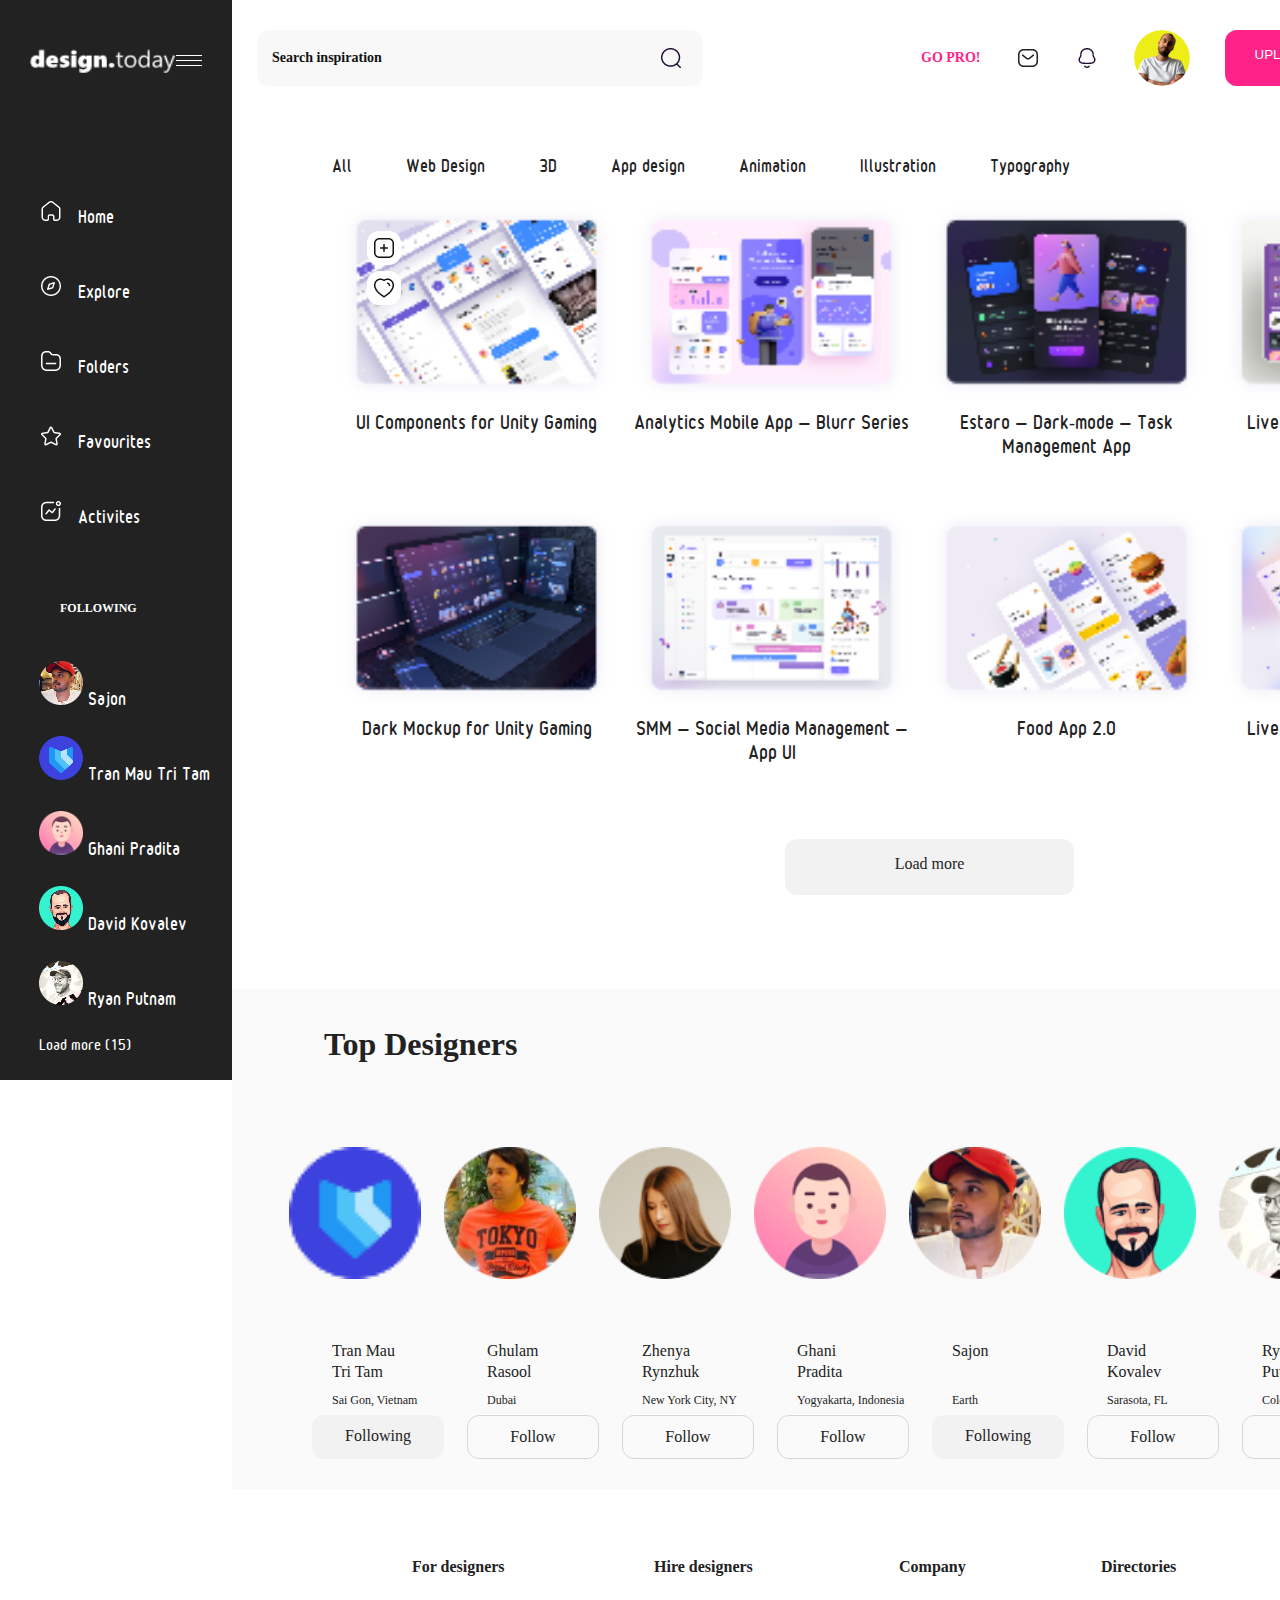
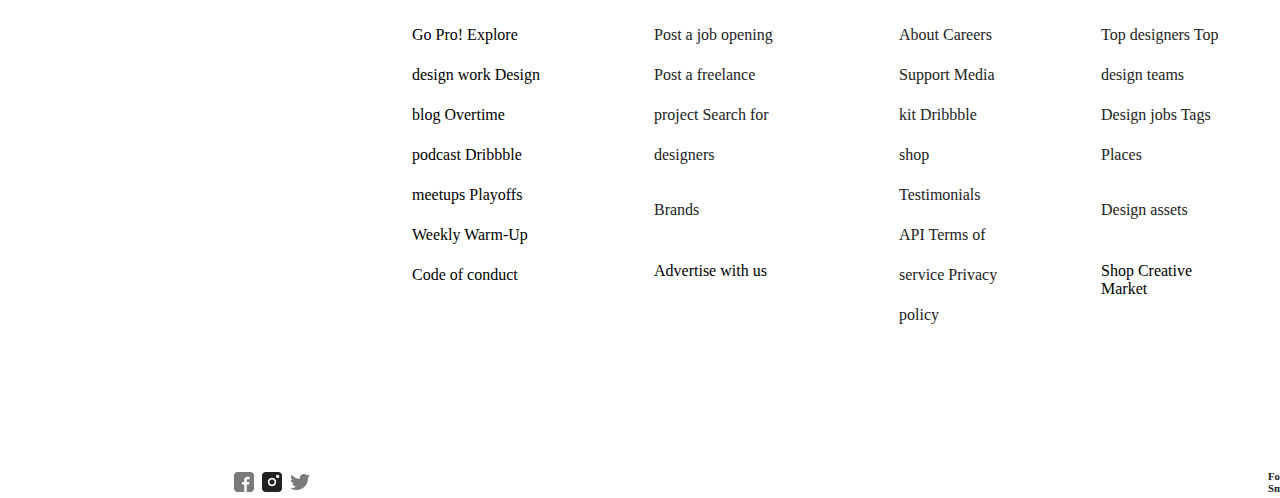
==== commit 6cc71787: "changes" ====
--- a/index.html
+++ b/index.html
@@ -207,7 +207,7 @@
                     <div class="grid-item2">
                         <img class="designers-icon" src="images/design4.png" alt="design4">
                         <p class="name">Ghani Pradita</p>
-                        <p class="country">Yogyakarta, Indonesia</p>
+                        <p class="country-indo">Yogyakarta, Indonesia</p>
                         <div class="designer-box">Follow</div>
                     </div>
                     <div class="grid-item2">
--- a/styles/style.css
+++ b/styles/style.css
@@ -9,17 +9,15 @@
     margin: 0 auto;
     display: flex;
     justify-content: space-between;
-    font-family: 'ALK Rounded Nusx Med';
-
 }
 a{
     color: white;
     text-decoration: none;
-    
+  
 }
 .sidebar{
     width: 319px;
-    height: 100%;
+    height: 1080px;
     background-color: #222222;
 }
 .top-design{
@@ -54,16 +52,18 @@
     font-size: 16px;
     line-height: 21px;
     color: white;
+    font-family: 'ALK Rounded Nusx Med';
+}
+.wrapper{
+    padding-left: 30px;
+    margin-left: -60px;
 }
 .wrapper:hover{
     background-color: #FF2288;
-    width: 170px;
-    height: 60px;
-    border-radius: 12px;  
-    padding-left: 30px;
-    padding-top: 10px;
-    margin-left: -60px;
-    text-align:left;
+    transition: width 2s, height 2s, background-color 2s, transform 2s;
+    border-radius: 12px;
+    width: 150px;
+    
 }
 
 .sidebar-icons{
@@ -83,6 +83,10 @@
     margin-bottom: -80px;
     
 }
+.sidebar-bottom{
+    padding-left: 30px;
+    margin-left: -60px;
+}
 .sidebar-bottom-icon{  
     height: 44px;
     width: 44px;
@@ -98,7 +102,8 @@
     margin-left: -30px;
 }
 section{
-    width: 1601px;   
+    max-width: 1601px;   
+    width: 100%;
 }
 header{
     display: flex;
@@ -202,16 +207,14 @@
     
 }
 .block2:hover{
+    background-color:#F2F2F2;
     width: 86px;
-    height: 56px;
-    border-radius: 12px;
-    background-color:#F2F2F2;
+    height: 36px;
+    border-radius: 12px;
     text-align: center;
-    margin-left: 10px;
-    padding-top: 16px;
-    
-}
-
+    transition: width 2s, height 2s, background-color 2s, transform 2s;
+  
+}
 
 .border{
     height: 56px;
@@ -263,12 +266,11 @@
     line-height: 24px;  
     color:#222222 ;
     text-align: center;
-  
-}
-.icons-add{
-    position: relative;
-}
+    font-family: 'ALK Rounded Nusx Med';
+}
+
 .plus-wrapper{
+
     position: absolute;
     margin-top: -180px;
     margin-left: 35px;
@@ -283,7 +285,6 @@
 
 }
 .heart-wrapper{
-   
     position: absolute;
     margin-top: -140px;
     margin-left: 35px;
@@ -292,11 +293,25 @@
     border-radius: 12px;
     background-color: #FFFFFF;
 }
-
+.heart-wrapper{
+    position: absolute;
+    margin-top: -140px;
+    margin-left: 35px;
+    height: 34px;
+    width: 34px;
+    border-radius: 12px;
+    background-color: #FFFFFF;
+}
+
+.heart{
+    
+    position: absolute;
+    padding: 5px;
+
+}
 .heart{
     position: absolute;
     padding: 5px;
-
 }
 .grey-border{
     height: 56px;
@@ -356,6 +371,15 @@
 }
 .country{
     width: 96px;
+    height: 16px;
+    font-size: 12px;
+    line-height: 16px;
+    color: #222222;
+    margin-left: 100px;
+    padding-top: 10px;
+}
+.country-indo{
+    width: 120px;
     height: 16px;
     font-size: 12px;
     line-height: 16px;
@@ -415,6 +439,7 @@
     font-size: 16px;
     line-height: 40px;
     color: #222222;
+    font-family: 'Arial GEO';
 }
 .grid-p2{
     margin-top: 121px;
@@ -422,6 +447,7 @@
     width: 145px;
     height: 21px;
     color: #222222;
+    font-family: 'Arial GEO';
 }
 .grid-p4{
     padding-top: 36px;
@@ -430,6 +456,7 @@
     font-size: 16px;
     line-height: 40px;
     color: #222222;
+    font-family: 'Arial GEO';
 }
 .grid-p5{
     padding-top: 36px;
@@ -438,6 +465,7 @@
     font-size: 16px;
     line-height: 40px;
     color: #222222;
+    font-family: 'Arial GEO';
 }
 .grid-p6{
     margin-top: 41px;
@@ -445,6 +473,7 @@
     width: 145px;
     height: 21px;
     color: #222222;
+    font-family: 'Arial GEO';
 }
 footer{
     display: flex;
@@ -528,9 +557,8 @@
 
 }
 .icon-grid-items:hover{
-    width: 1200px;
-    height: 72px;
     background-color: #F2F2F2;
+    transition: width 2s, background-color 2s, transform 2s;
     border-radius: 12px;
     padding-top: 40px;
     padding-left: 30px;
--- a/styles/fonts.css
+++ b/styles/fonts.css
@@ -0,0 +1,19 @@
+@font-face {
+    font-family: 'ALK Rounded Nusx Med';
+    src: url('../fonts/alk-rounded-nusx-med-webfont.eot'); /* IE9 Compat Modes */
+    src: url('../fonts/alk-rounded-nusx-med-webfont.eot?#iefix') format('embedded-opentype'), /* IE6-IE8 */
+         url('../fonts/alk-rounded-nusx-med-webfont.woff2') format('woff2'), /* Super Modern Browsers */
+         url('../fonts/alk-rounded-nusx-med-webfont.woff') format('woff'), /* Pretty Modern Browsers */
+         url('../fonts/alk-rounded-nusx-med-webfont.ttf') format('truetype'), /* Safari, Android, iOS */
+         url('../fonts/alk-rounded-nusx-med-webfont.svg#alk_rounded_nusx_medregular') format('svg'); /* Legacy iOS */
+}
+
+@font-face {
+    font-family: 'Arial GEO';
+    src: url('../fonts/arial-geo-webfont.eot'); /* IE9 Compat Modes */
+    src: url('../fonts/arial-geo-webfont.eot?#iefix') format('embedded-opentype'), /* IE6-IE8 */
+         url('../fonts/arial-geo-webfont.woff2') format('woff2'), /* Super Modern Browsers */
+         url('../fonts/arial-geo-webfont.woff') format('woff'), /* Pretty Modern Browsers */
+         url('../fonts/arial-geo-webfont.ttf') format('truetype'), /* Safari, Android, iOS */
+         url('../fonts/arial-geo-webfont.svg#arial_georegular') format('svg'); /* Legacy iOS */
+}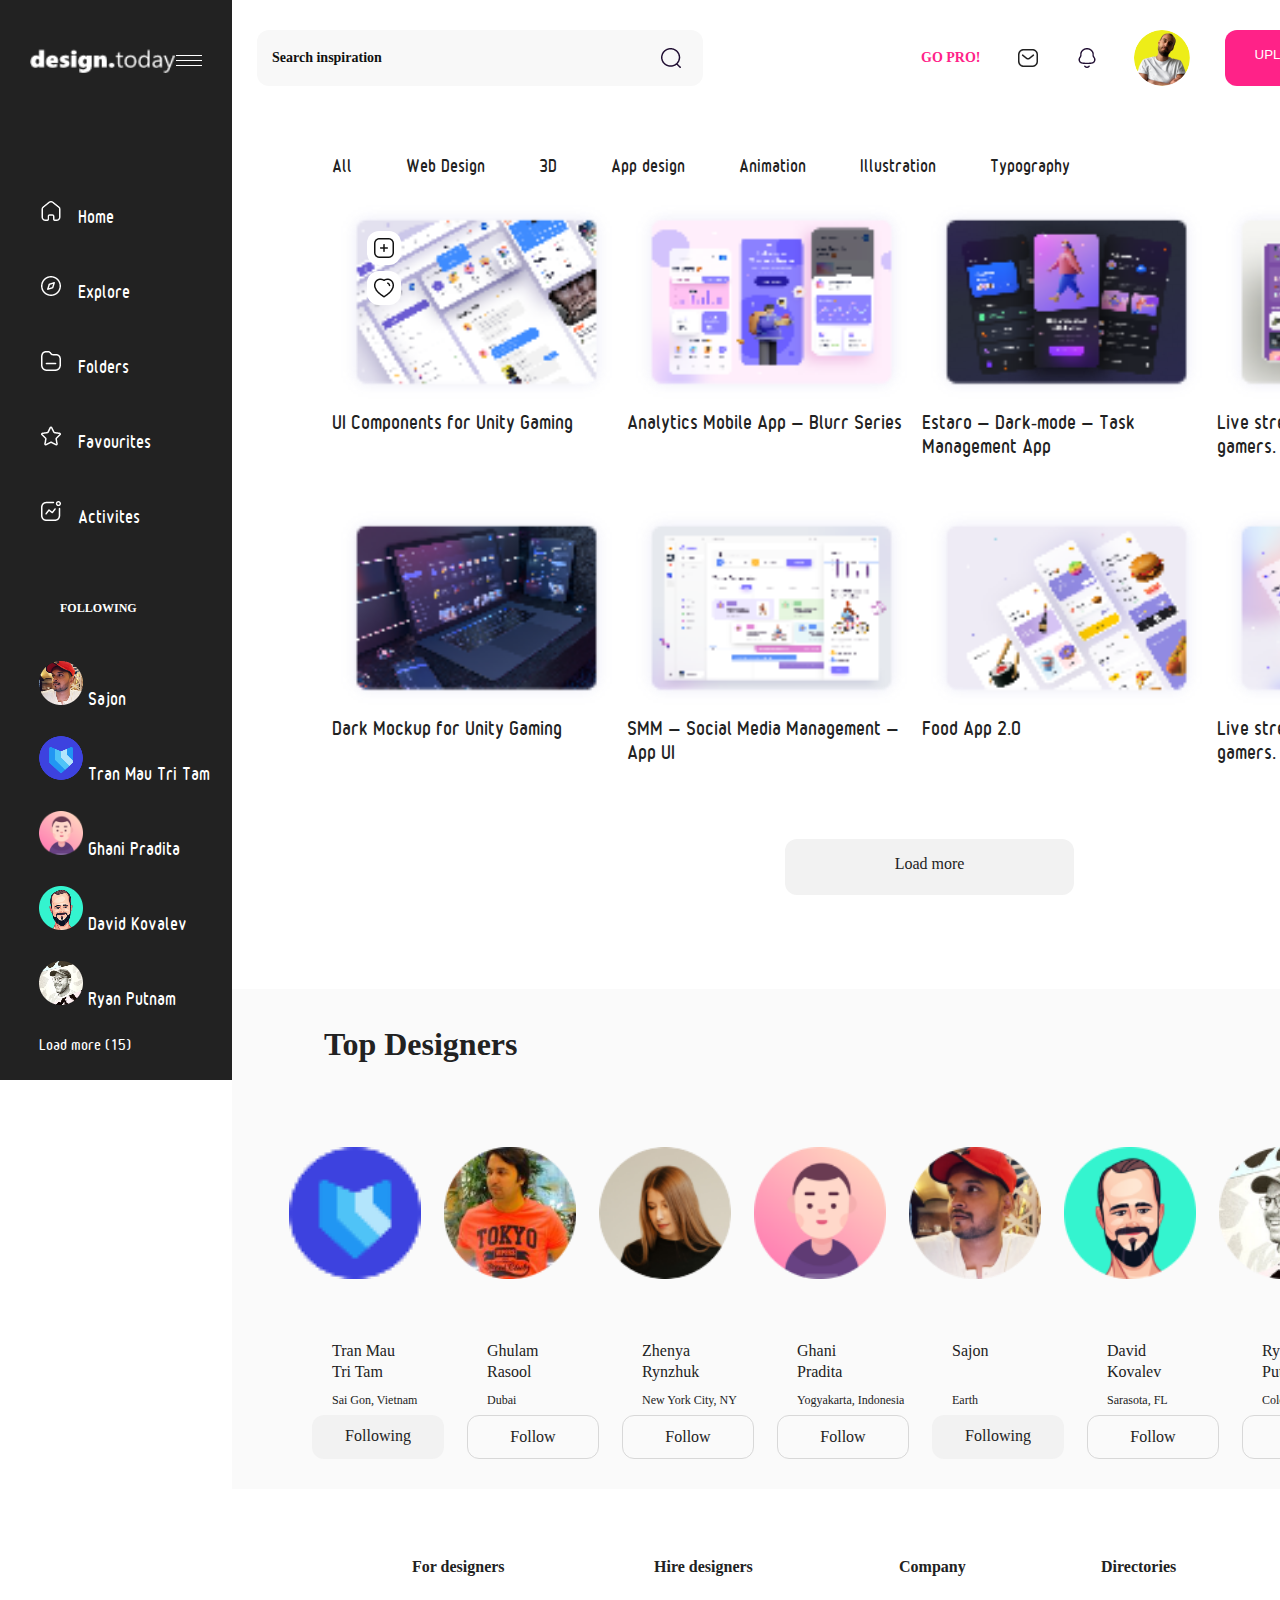
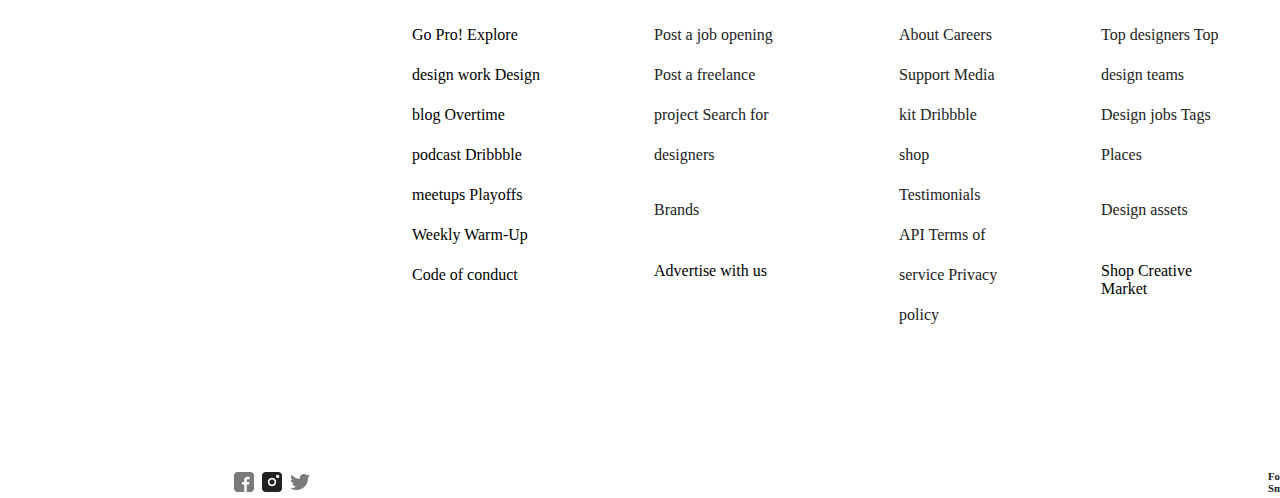
==== commit 75b42b8c: "raw2" ====
--- a/index.html
+++ b/index.html
@@ -137,7 +137,7 @@
             </div>
             <div class="mid-blocks">
                 <div class="grid">
-                    <div class="grid-item">
+                    <div class="grid-item-animation">
                         <img class="grid-image icons-add" src="images/first.png" alt="first">
                         <div class="plus-wrapper">
                             <img class="plus" src="images/plus.png" alt="plus">
--- a/styles/style.css
+++ b/styles/style.css
@@ -265,12 +265,13 @@
     font-size: 18px;
     line-height: 24px;  
     color:#222222 ;
-    text-align: center;
+    text-align:left;
     font-family: 'ALK Rounded Nusx Med';
 }
 
+
 .plus-wrapper{
-
+  
     position: absolute;
     margin-top: -180px;
     margin-left: 35px;
